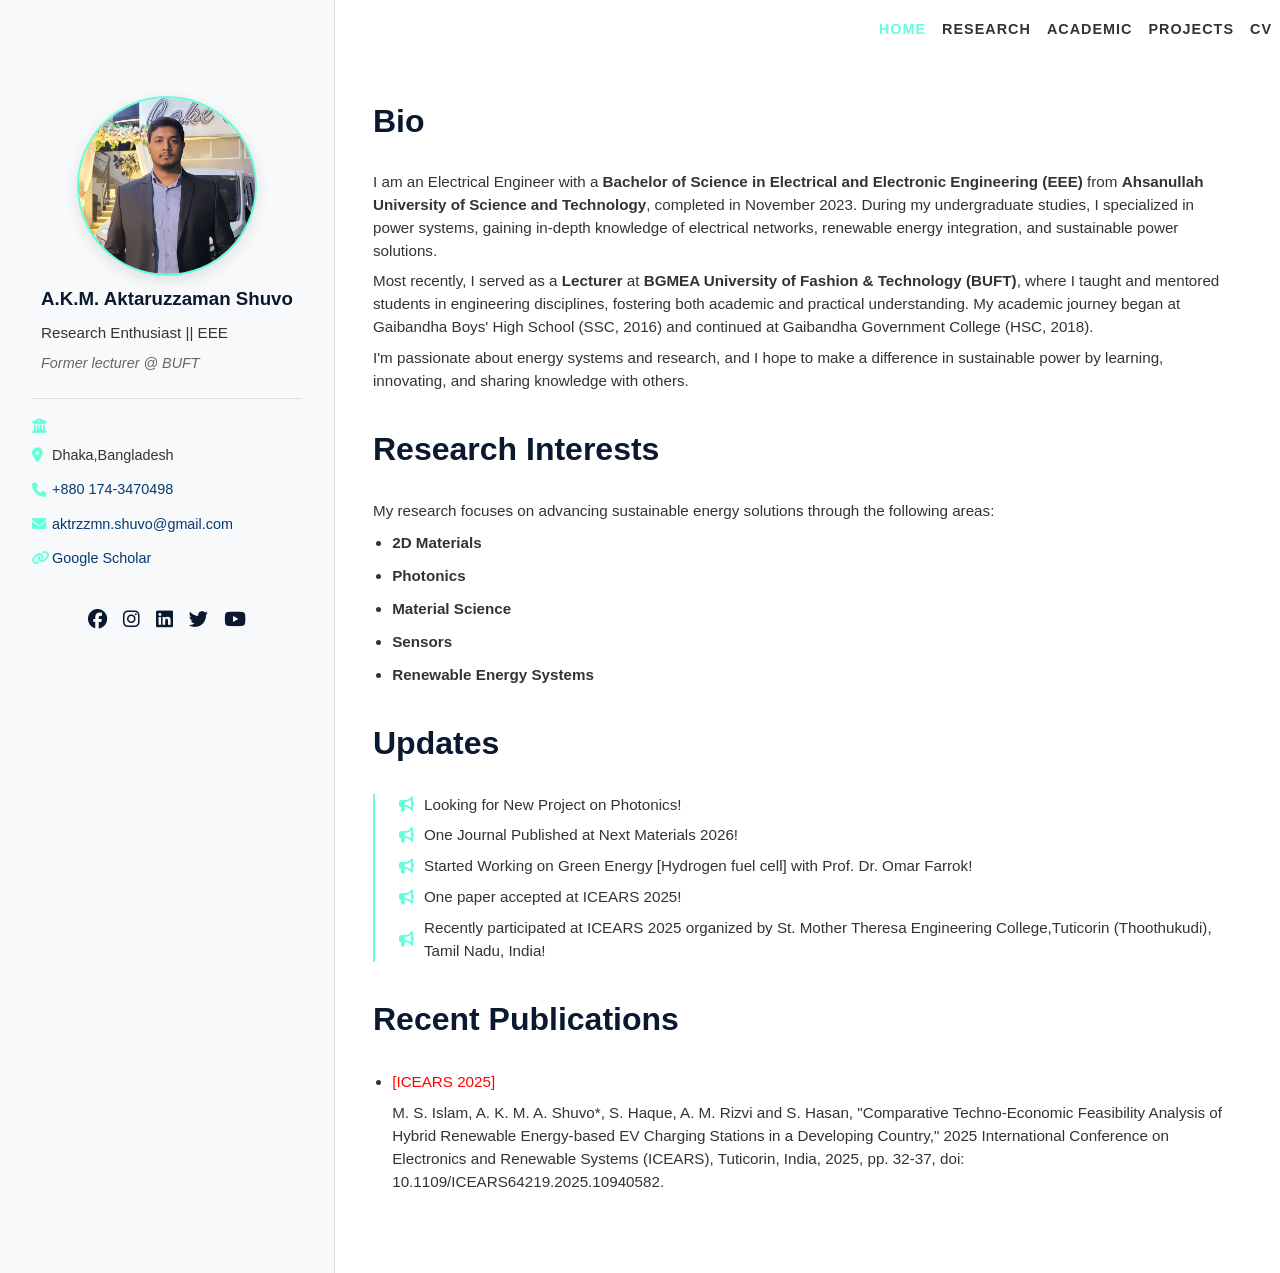
==== index.html @ 4bfe9b7a "Update index.html" ====
<!DOCTYPE html>
<html lang="en">
<head>
    <meta charset="UTF-8">
    <meta name="viewport" content="width=device-width, initial-scale=1.0, maximum-scale=1.0, user-scalable=no">
    <title>Aktaruzzaman Shuvo</title>
    <link rel="stylesheet" href="https://cdnjs.cloudflare.com/ajax/libs/font-awesome/6.4.0/css/all.min.css">
    <style>
       /* ===== Global Reset ===== */
        * {
            margin: 0;
            padding: 0;
           box-sizing: border-box;
        }
 /* ===== Global Styles ===== */
        :root {
            --primary:#0a192f;
            --secondary: #64ffda;
            --light: #f8f9fa;
            --dark: #333;
            --gray: #666;
        }
        
        body {
            font-family: 'Open Sans', sans-serif;
            background-color: white;
            color: var(--dark);
            margin: 0;
            padding: 0;
            line-height: 1.6;
        }
        
        /* ===== Navigation ===== */
        nav {
            background-color: white;
            padding: 0.5rem 0.5rem;
            box-shadow: 0 2px 10px rgba(0, 0, 0, 0);
            position: fixed;
            width: 100%;
            top: 0;
            z-index: 100;
            display: flex;
            justify-content: flex-end;
        }
        
        nav ul {
            list-style: none;
            display: flex;
            gap: 1rem;
            margin: 0;
            padding: 0;
        }
        
        nav a {
            text-decoration: none;
            color: var(--dark);
            font-weight: 600;
            transition: color 0.3s;
            font-size: 0.9rem;
            text-transform: uppercase;
            letter-spacing: 1px;
        }
        
        nav a:hover, nav a.active {
            color: var(--secondary);
        }
        
        /* ===== Sidebar ===== */
        .sidebar {
            position: fixed;
            left: 0;
            top: 0;
            width: 335px;
            height: 150vh;
            overflow-y: auto; /* Enable scrolling if sidebar content is long */
            z-index: 100;
            background-color: var(--light);
            padding: 6rem 2rem 2rem;
            display: flex;
            flex-direction: column;
            align-items: center;
            border-right: 1px solid rgba(0, 0, 0, 0.1);
        }
        
        .profile-container {
            display: flex;
            flex-direction: column;
            align-items: center;
            width: 100%;
        }
        
        .profile-img-container {
            width: 180px;
            height: 180px;
            border-radius: 50%;
            overflow: hidden;
            border: 2px solid var(--secondary);
            margin-bottom: 0.5rem;
            box-shadow: 0 5px 15px rgba(0, 0, 0, 0.1);
        }
        
        .profile-img {
            width: 100%;
            height: 100%;
            object-fit: cover;
        }
        
      .profile-info {
             margin-bottom: 0.5rem; /* Reduced from 1.5rem */
                    }  


             .profile-info + .divider-line {
              margin-top: 0.5rem; /* Adjust this value */
            }
        
        .profile-info h1 {
            font-size: 1rem;
            margin: 0.5rem 0;
            color: var(--primary);
        }
        
        .profile-info .title {
            color: var(--gray);
            font-style: italic;
            margin-bottom: 0.5rem;
            font-size: 0.9rem;
        }
        
        .follow-btn {
            background-color: var(--secondary);
            color: var(--primary);
            border: none;
            padding: 0.5rem 1.5rem;
            border-radius: 20px;
            cursor: pointer;
            font-weight: bold;
            margin: 1rem 0;
            transition: all 0.3s;
            font-size: 0.8rem;
            letter-spacing: 1px;
        }
        
        .follow-btn:hover {
            background-color: var(--primary);
            color: var(--secondary);
            transform: translateY(-2px);
        }
        
        .contact-info {
            width: 100%;
            margin-top: 0.5rem;
            padding-top: 0.5rem;
            border-top: 1px solid rgba(0, 0, 0, 0.1);
        }
        
        .contact-item {
            display: flex;
            align-items: center;
            margin: 0.7rem 0;
            font-size: 0.9rem;
        }
        
        .contact-item i {
            margin-right: 10px;
            color: var(--secondary);
            width: 10px;
            text-align: center;
        }
        
        .contact-item a {
            color: #063970;
            text-decoration: none;
            transition: all 0.3s;
        }
        
        .contact-item a:hover {
            text-decoration: underline;
        }
        
        .social-links {
            display: flex;
            gap: 1rem;
            margin-top: 1.5rem;
        }
        
        .social-links a {
            color: var(--primary);
            font-size: 1.2rem;
            transition: all 0.3s;
        }
        
        .social-links a:hover {
            color: var(--secondary);
            transform: translateY(-3px);
        }
        
        /* ===== Main Content ===== */
        .main-content {
            margin-left: 325px;
            padding: 6rem 3rem 3rem;
            max-width: 2000px;
        }
        
        section {
            margin-bottom: 2rem;
        }
        
        h1, h2, h3 {
            font-family: 'Roboto', sans-serif;
            color: var(--primary);
        }
        
        h1.section-title {
            font-size: 2rem;
            position: relative;
            padding-bottom: 0.5rem;
            margin-bottom: 1.0rem;
        }
        
        h1.section-title:after {
            content: '';
            position: absolute;
            bottom: 0;
            left: 0;
            width: 0px;
            height: 3px;
            background-color: var(--secondary);
        }
        
        h2 {
            font-size: 1.5rem;
            margin: 1.5rem 0 1rem;
        }
        
        p {
            margin: 0.5rem 0;
            font-size: 0.95rem;
            line-height: 1.5;
        }
        
        ul {
            padding-left: 1.2rem;
        }
        
        li {
            margin: 0.5rem 0;
        }

        .small-text {
              font-size: 0.7rem;
              display: inline-block;
              line-height: 1.5;
         }


        
        .news-item {
            margin: 1rem 0;
            padding-left: 1.5rem;
            border-left: 2px solid var(--secondary);
        }
        
        .news-item p {
            display: flex;
            align-items: center;
            margin: 0.5rem 0;
        }
        
        .news-item i {
            margin-right: 10px;
            color: var(--secondary);
        }
        
        /* ===== Responsive Design ===== */
        @media (max-width: 992px) {
            .sidebar {
                width: 250px;
                padding: 5rem 1.5rem 1.5rem;
            }
            
            .main-content {
                margin-left: 250px;
                padding: 5rem 2rem 2rem;
            }
        }
        
       @media (max-width: 768px) {
    /* Fix navigation spacing */
    nav {
        padding: 0.5rem 1rem;
    }
    
    nav ul {
        gap: 0.8rem;
    }
    
    /* Fix sidebar layout */
    .sidebar {
        position: relative;
        width: 100%;
        height: auto;
        padding: 5rem 1rem 1.5rem; /* Adjusted padding */
        border-right: none;
        border-bottom: 1px solid rgba(0, 0, 0, 0.1);
    }
    
    /* Fix profile image container */
    .profile-img-container {
        width: 150px;
        height: 150px;
        margin: 0 auto 1rem;
        top: 0; /* Remove the previous top positioning */
    }
    
    /* Fix main content spacing */
    .main-content {
        margin-left: 0;
        padding: 1.5rem;
    }
    
    /* Adjust profile info text */
    .profile-info h3 {
        font-size: 1.2rem;
        text-align: center;
    }
    
    .profile-info p {
        text-align: center;
    }
    
    /* Fix contact info spacing */
    .contact-info {
        margin-top: 1rem;
    }
    
    /* Adjust social links */
    .social-links {
        justify-content: center;
        margin: 1.5rem 0;
    }
}
        }
    </style>
</head>
<body>
    <!-- Navigation -->
    <nav>
        <ul>
            <li><a href="#" class="active">Home</a></li>
            <li><a href="research/">Research</a></li>
            <li><a href="academic/">Academic</a></li>
            <li><a href="projects/">Projects</a></li>
            <li><a href="assets/images/cv.pdf" download>CV</a></li>
        </ul>
    </nav>

    <!-- Sidebar -->
    <aside class="sidebar">
        <div class="profile-container">
            <div class="profile-img-container">
                <img src="assets/images/profile.jpg" alt="A.K.M. Aktaruzzaman Shuvo" class="profile-img">
            </div>
            <div class="profile-info">
                <h3>A.K.M. Aktaruzzaman Shuvo</h3>
                <p >Research Enthusiast  || EEE </p>
                <p class="title">Former lecturer @ BUFT</p>
            </div>
            <div class="contact-info">
              <div class="contact-item">
                    <i class="fas fa-university"></i>
<!-- <span class="small-text">Ahsanullah University of Science and Technology</span>-->
                </div>
                <div class="contact-item">
                    <i class="fas fa-map-marker-alt"></i>
                    <span>Dhaka,Bangladesh</span>
                </div>
                <div class="contact-item">
                    <i class="fas fa-phone"></i>
                    <a href="tel:+8801743470498">+880 174-3470498</a>
                </div>
                <div class="contact-item">
                    <i class="fas fa-envelope"></i>
                    <a href="mailto:aktrzzmn.shuvo@gmail.com">aktrzzmn.shuvo@gmail.com</a>
                </div>
                <div class="contact-item">
                    <i class="fas fa-link"></i>
                    <a href="put your google scholar link here" target="_blank">Google Scholar</a>
                </div>
                 
            </div>
            <div class="social-links">
                <a href="https://www.facebook.com/aktrzmn.shuvo/" target="_blank"><i class="fab fa-facebook"></i></a>
                <a href="https://www.instagram.com/aktrzzmn.shuvo/" target="_blank"><i class="fab fa-instagram"></i></a>
                <a href="https://www.linkedin.com/in/aktaruzzaman-shuvo/" target="_blank"><i class="fab fa-linkedin"></i></a>
                <a href="#link" target="_blank"><i class="fab fa-twitter"></i></a>
                <a href="#link" target="_blank"><i class="fab fa-youtube"></i></a>
            </div>
        </div>
    </aside>

    <!-- Main Content -->
    <main class="main-content">
        <!-- Bio Section -->
        <section id="bio">
            <h1 class="section-title">Bio</h1>
            <p>  I am an Electrical Engineer with a <strong>Bachelor of Science in Electrical and Electronic Engineering (EEE)</strong> from <strong>Ahsanullah University of Science and Technology</strong>, completed in November 2023. During my undergraduate studies, I specialized in power systems, gaining in-depth knowledge of electrical networks, renewable energy integration, and sustainable power solutions.</p>
            <p> Most recently, I served as a <strong>Lecturer</strong> at <strong>BGMEA University of Fashion & Technology (BUFT)</strong>, where I taught and mentored students in engineering disciplines, fostering both academic and practical understanding. My academic journey began at Gaibandha Boys' High School (SSC, 2016) and continued at Gaibandha Government College (HSC, 2018).</p> 
            <p>I'm passionate about energy systems and research, and I hope to make a difference in sustainable power by learning, innovating, and sharing knowledge with others.</p>
        </section>

        <!-- Research Interests -->
        <section id="research">
            <h1 class="section-title">Research Interests</h1>
            <p>My research focuses on advancing sustainable energy solutions through the following areas:</p>

    <ul>
        <li><strong><p>2D Materials</strong></p></li>
        <li><strong><p>Photonics</strong></p></li>
        <li><strong><p>Material Science</strong></p></li>
        <li><strong><p>Sensors</strong></p></li>
        <li><strong><p>Renewable Energy Systems</strong></p></li>
    </ul>

              </section>

        <!-- Updates -->
        <section id="news">
            <h1 class="section-title">Updates</h1>
            <div class="news-item">
                 <p><i class="fas fa-bullhorn"></i> Looking for New Project on Photonics!</p>
                <p><i class="fas fa-bullhorn"></i> One Journal Published at Next Materials 2026!</p>
                <p><i class="fas fa-bullhorn"></i> Started Working on Green Energy [Hydrogen fuel cell] with Prof. Dr. Omar Farrok!</p>
                <p><i class="fas fa-bullhorn"></i> One paper accepted at ICEARS 2025!</p>
                <p><i class="fas fa-bullhorn"></i> Recently participated at ICEARS 2025 organized by St. Mother Theresa Engineering College,Tuticorin (Thoothukudi), Tamil Nadu, India!</p>
               
            </div>
        </section>
<! Recent Publications >
        <section id="Publications ">
            <h1 class="section-title">Recent Publications</h1>
<div class="paper">
    <ul>
        <li>
            <p class="conference" style="color: red;">[ICEARS 2025]</p>
            <p>M. S. Islam, A. K. M. A. Shuvo*, S. Haque, A. M. Rizvi and S. Hasan, "Comparative Techno-Economic Feasibility Analysis of Hybrid Renewable Energy-based EV Charging Stations in a Developing Country," 2025 International Conference on Electronics and Renewable Systems (ICEARS), Tuticorin, India, 2025, pp. 32-37, doi: 10.1109/ICEARS64219.2025.10940582.</p>
        </li>
    </ul>
</div>
           
        </section>
    </main>

    <script>
        // Follow button interaction
        const followBtn = document.querySelector('.follow-btn');
        if (followBtn) {
            followBtn.addEventListener('click', () => {
                if (followBtn.textContent === 'Follow') {
                    followBtn.textContent = 'Following';
                    followBtn.style.backgroundColor = 'var(--primary)';
                    followBtn.style.color = 'var(--secondary)';
                } else {
                    followBtn.textContent = 'Follow';
                    followBtn.style.backgroundColor = 'var(--secondary)';
                    followBtn.style.color = 'var(--primary)';
                }
            });
        }
        
        // Smooth scrolling for navigation
        document.querySelectorAll('a[href^="#"]').forEach(anchor => {
            anchor.addEventListener('click', function(e) {
                e.preventDefault();
                document.querySelector(this.getAttribute('href')).scrollIntoView({
                    behavior: 'smooth'
                });
            });
        });
    </script>
</body>
</html>
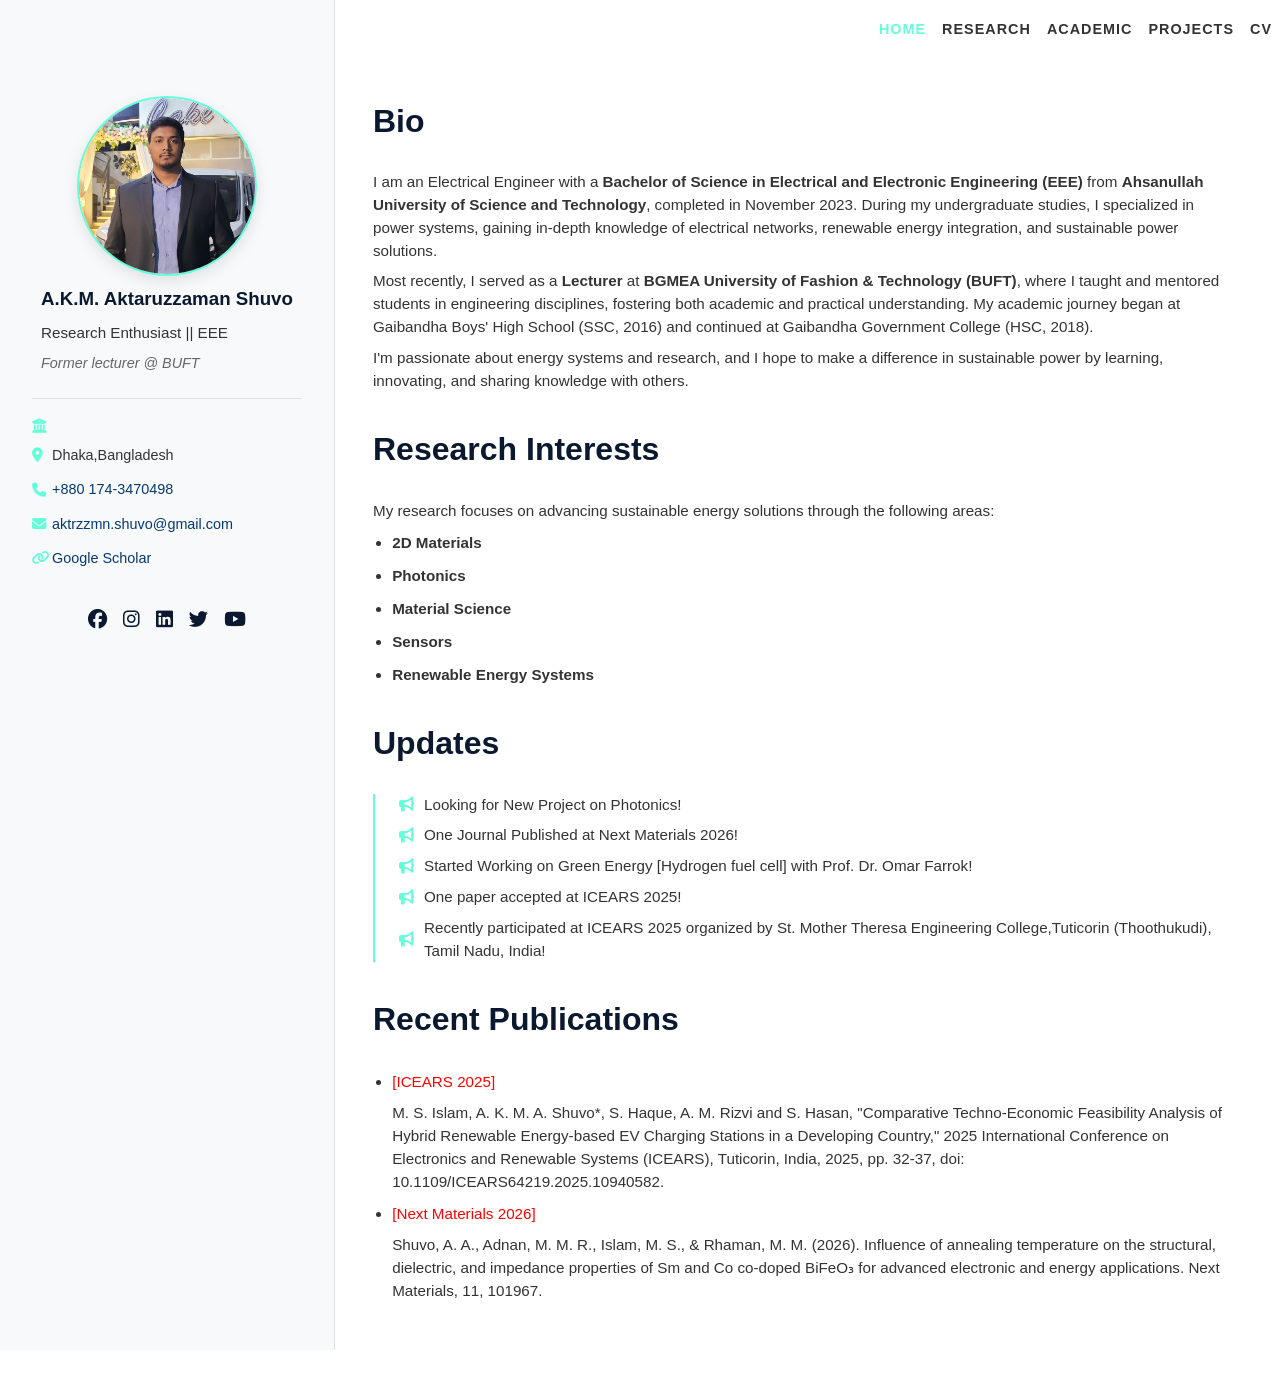
==== commit cf49fced: "Update index.html" ====
--- a/index.html
+++ b/index.html
@@ -445,6 +445,10 @@
             <p class="conference" style="color: red;">[ICEARS 2025]</p>
             <p>M. S. Islam, A. K. M. A. Shuvo*, S. Haque, A. M. Rizvi and S. Hasan, "Comparative Techno-Economic Feasibility Analysis of Hybrid Renewable Energy-based EV Charging Stations in a Developing Country," 2025 International Conference on Electronics and Renewable Systems (ICEARS), Tuticorin, India, 2025, pp. 32-37, doi: 10.1109/ICEARS64219.2025.10940582.</p>
         </li>
+        <li>
+            <p class="conference" style="color: red;">[Next Materials 2026]</p>
+            <p>Shuvo, A. A., Adnan, M. M. R., Islam, M. S., & Rhaman, M. M. (2026). Influence of annealing temperature on the structural, dielectric, and impedance properties of Sm and Co co-doped BiFeO₃ for advanced electronic and energy applications. Next Materials, 11, 101967.</p>
+        </li>
     </ul>
 </div>
            
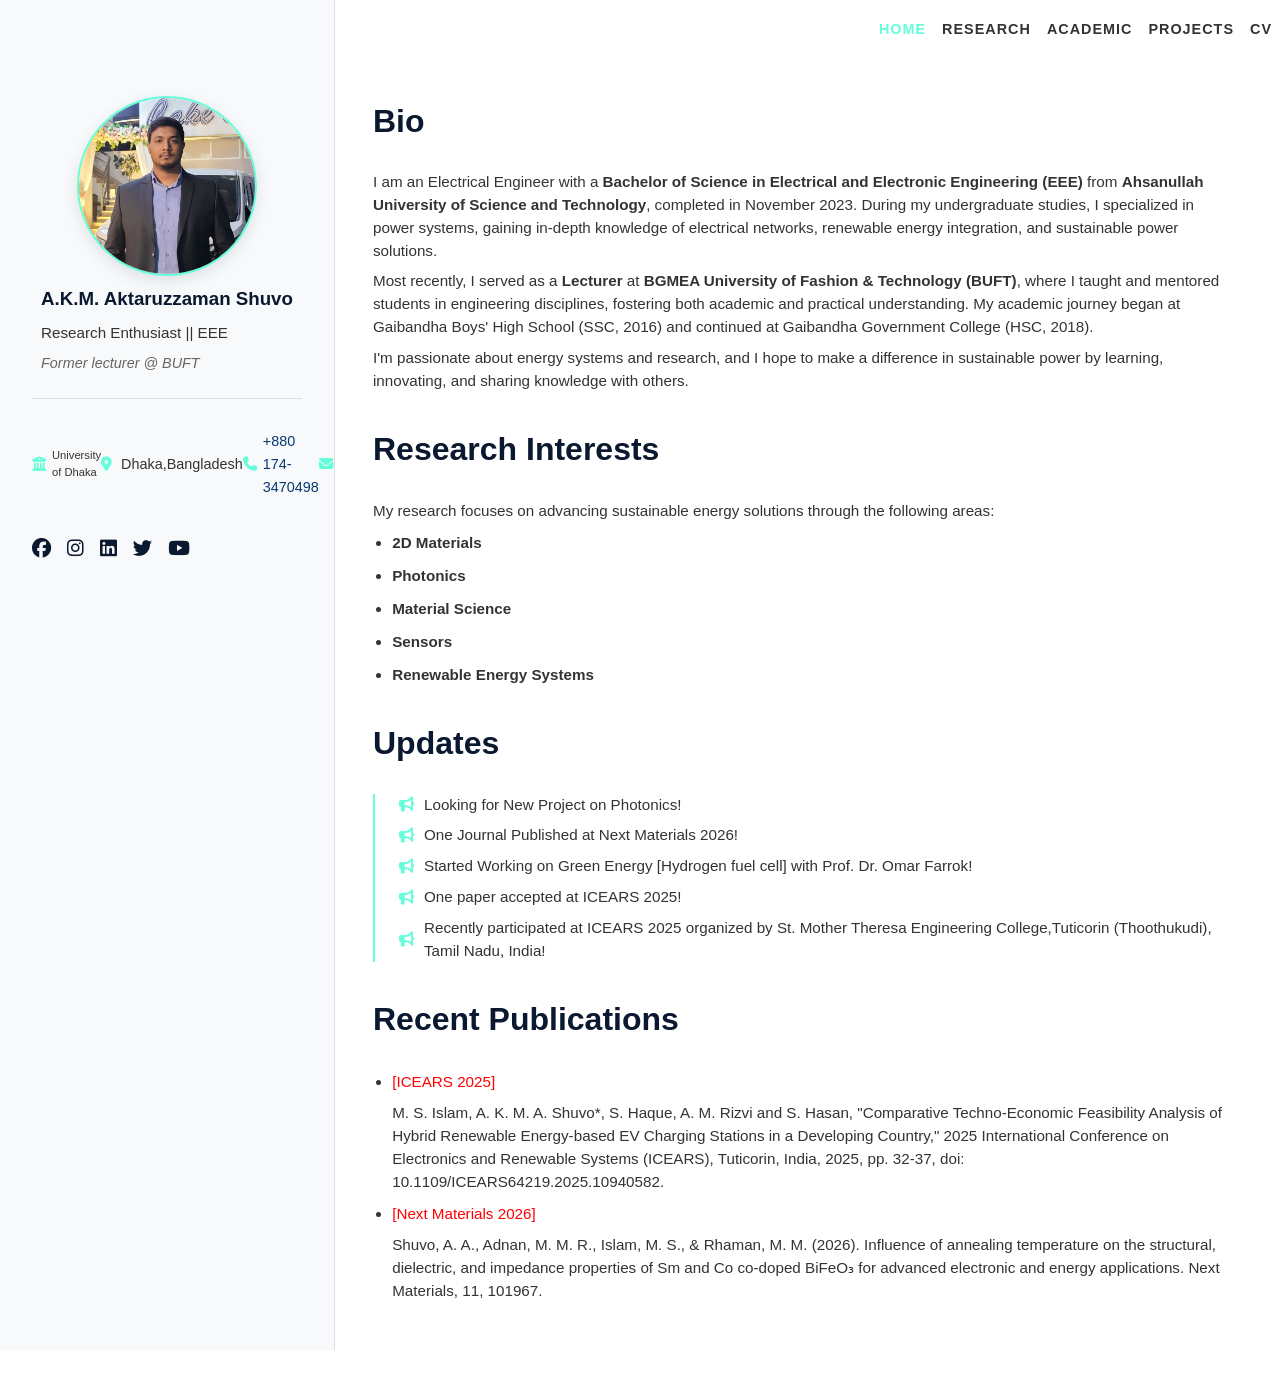
==== commit 7cf33898: "Update index.html" ====
--- a/index.html
+++ b/index.html
@@ -369,8 +369,7 @@
             <div class="contact-info">
               <div class="contact-item">
                     <i class="fas fa-university"></i>
-<!-- <span class="small-text">Ahsanullah University of Science and Technology</span>-->
-                </div>
+<span class="small-text">University of Dhaka</span>
                 <div class="contact-item">
                     <i class="fas fa-map-marker-alt"></i>
                     <span>Dhaka,Bangladesh</span>
@@ -385,7 +384,7 @@
                 </div>
                 <div class="contact-item">
                     <i class="fas fa-link"></i>
-                    <a href="put your google scholar link here" target="_blank">Google Scholar</a>
+                    <a href="https://scholar.google.com/citations?user=sFiY980AAAAJ&hl=en" target="_blank">Google Scholar</a>
                 </div>
                  
             </div>
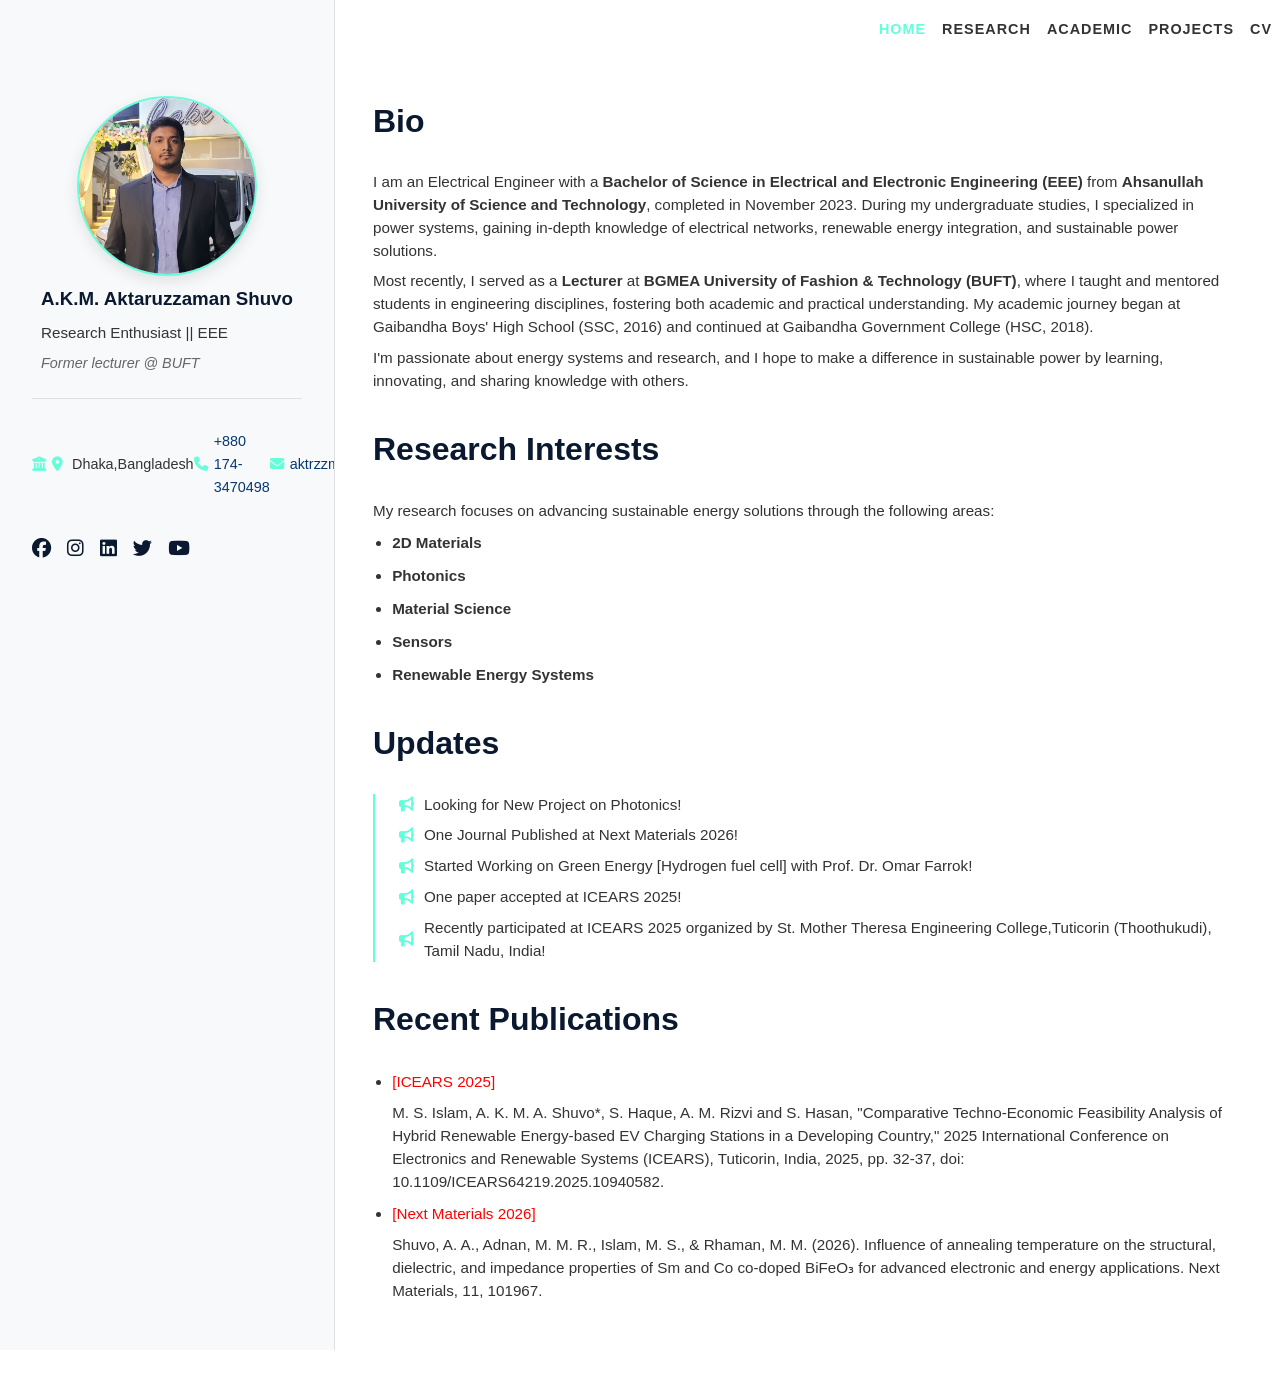
==== commit f4ba2f55: "Update index.html" ====
--- a/index.html
+++ b/index.html
@@ -369,7 +369,7 @@
             <div class="contact-info">
               <div class="contact-item">
                     <i class="fas fa-university"></i>
-<span class="small-text">University of Dhaka</span>
+<!--<span class="small-text">University of Dhaka</span>-->
                 <div class="contact-item">
                     <i class="fas fa-map-marker-alt"></i>
                     <span>Dhaka,Bangladesh</span>
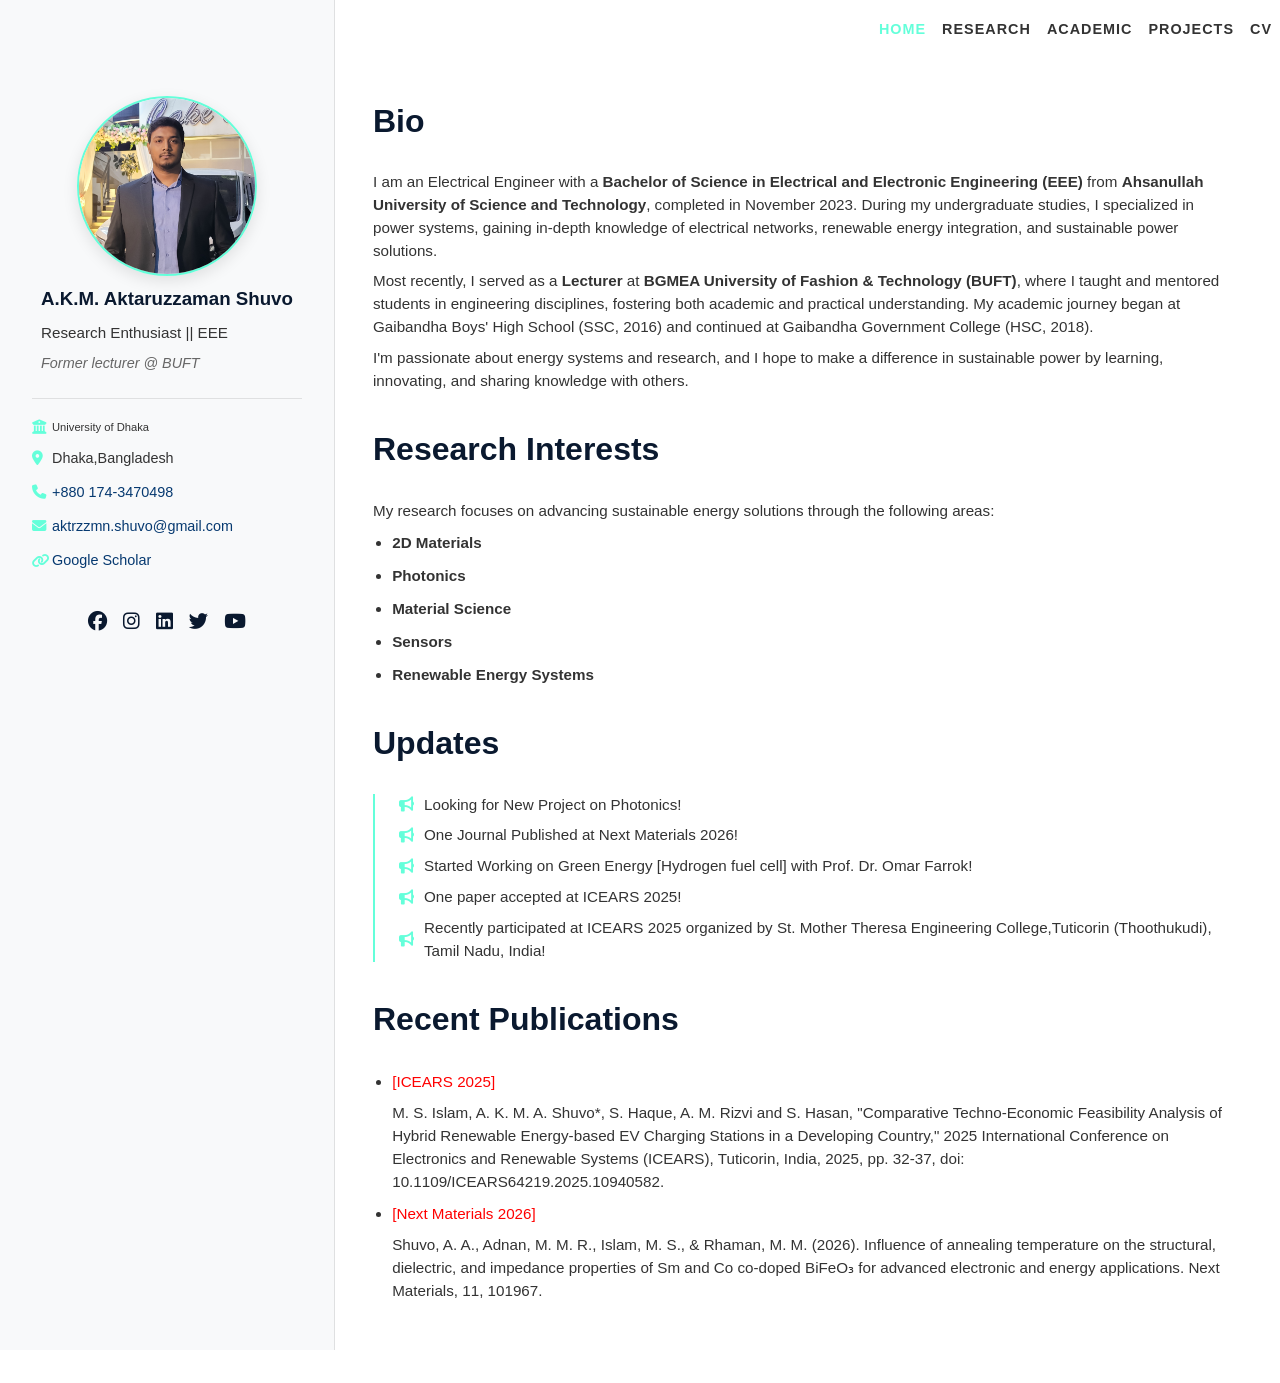
==== commit b8851822: "Update index.html" ====
--- a/index.html
+++ b/index.html
@@ -369,7 +369,8 @@
             <div class="contact-info">
               <div class="contact-item">
                     <i class="fas fa-university"></i>
-<!--<span class="small-text">University of Dhaka</span>-->
+<span class="small-text">University of Dhaka</span>
+                  </div>
                 <div class="contact-item">
                     <i class="fas fa-map-marker-alt"></i>
                     <span>Dhaka,Bangladesh</span>
@@ -384,7 +385,7 @@
                 </div>
                 <div class="contact-item">
                     <i class="fas fa-link"></i>
-                    <a href="https://scholar.google.com/citations?user=sFiY980AAAAJ&hl=en" target="_blank">Google Scholar</a>
+                    <a href="bcc" target="_blank">Google Scholar</a>
                 </div>
                  
             </div>
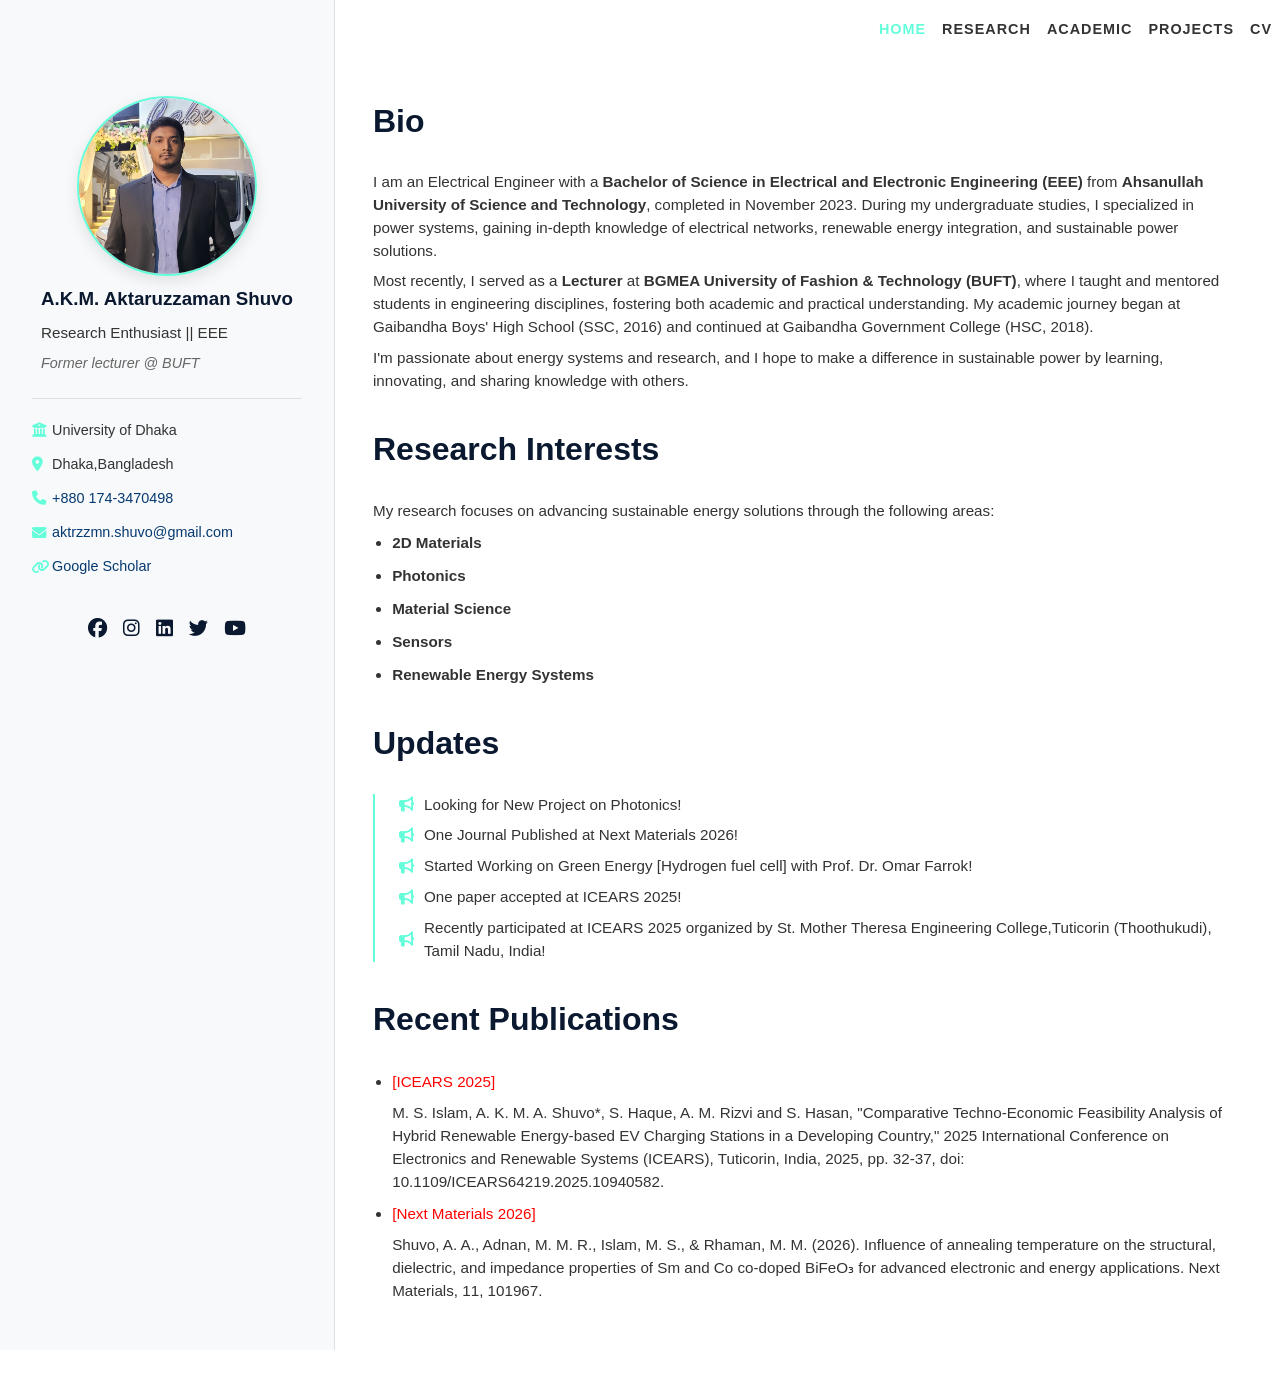
==== commit 38654e9d: "Update index.html" ====
--- a/index.html
+++ b/index.html
@@ -369,7 +369,7 @@
             <div class="contact-info">
               <div class="contact-item">
                     <i class="fas fa-university"></i>
-<span class="small-text">University of Dhaka</span>
+<span >University of Dhaka</span>
                   </div>
                 <div class="contact-item">
                     <i class="fas fa-map-marker-alt"></i>
@@ -385,7 +385,7 @@
                 </div>
                 <div class="contact-item">
                     <i class="fas fa-link"></i>
-                    <a href="bcc" target="_blank">Google Scholar</a>
+                    <a href="https://scholar.google.com/citations?user=sFiY980AAAAJ&hl=en" target="_blank">Google Scholar</a>
                 </div>
                  
             </div>
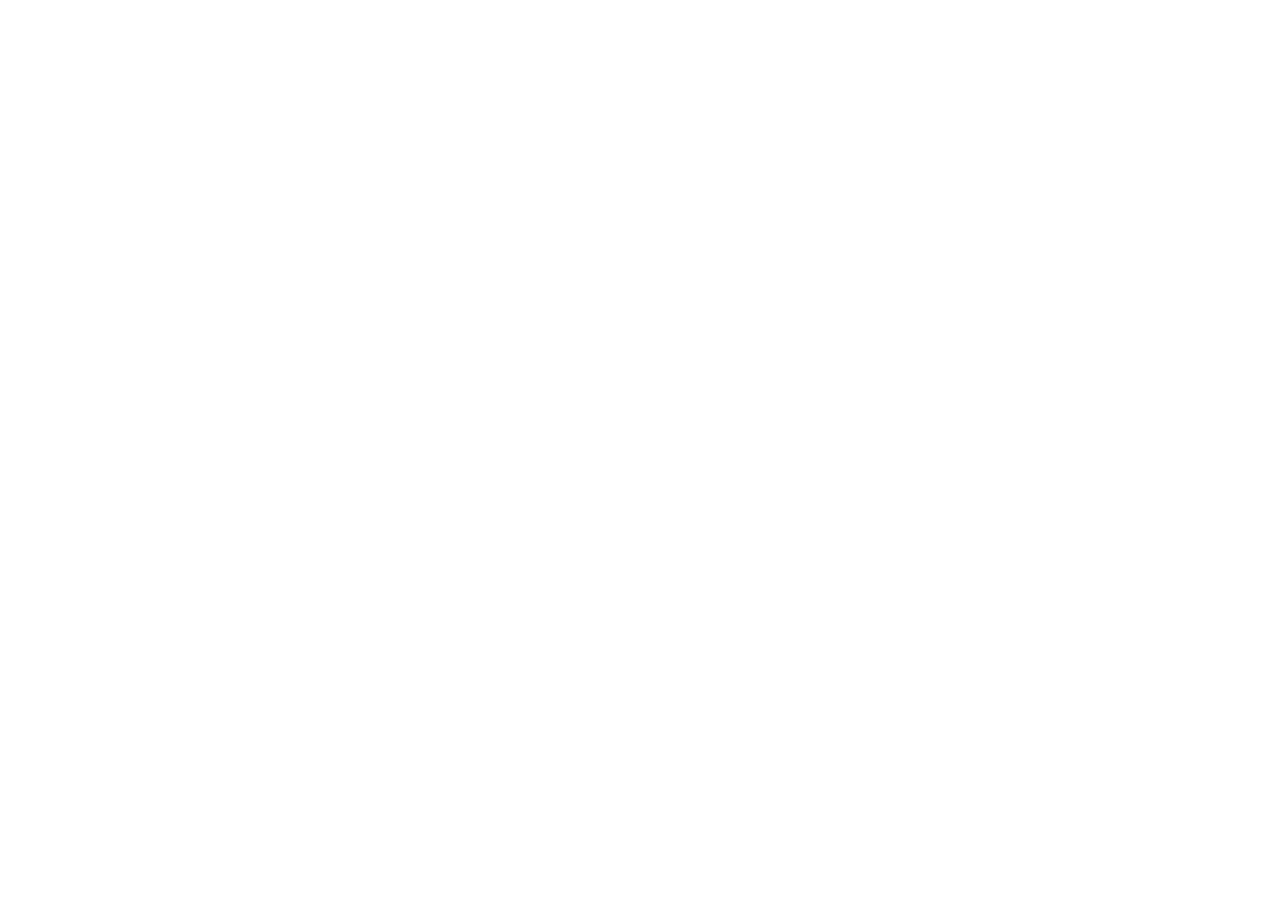
==== commit a7ea8ab5: "Update index.html" ====
--- a/index.html
+++ b/index.html
@@ -1,486 +1,72 @@
 <!DOCTYPE html>
 <html lang="en">
 <head>
-    <meta charset="UTF-8">
-    <meta name="viewport" content="width=device-width, initial-scale=1.0, maximum-scale=1.0, user-scalable=no">
-    <title>Aktaruzzaman Shuvo</title>
-    <link rel="stylesheet" href="https://cdnjs.cloudflare.com/ajax/libs/font-awesome/6.4.0/css/all.min.css">
-    <style>
-       /* ===== Global Reset ===== */
-        * {
-            margin: 0;
-            padding: 0;
-           box-sizing: border-box;
-        }
- /* ===== Global Styles ===== */
-        :root {
-            --primary:#0a192f;
-            --secondary: #64ffda;
-            --light: #f8f9fa;
-            --dark: #333;
-            --gray: #666;
-        }
-        
-        body {
-            font-family: 'Open Sans', sans-serif;
-            background-color: white;
-            color: var(--dark);
-            margin: 0;
-            padding: 0;
-            line-height: 1.6;
-        }
-        
-        /* ===== Navigation ===== */
-        nav {
-            background-color: white;
-            padding: 0.5rem 0.5rem;
-            box-shadow: 0 2px 10px rgba(0, 0, 0, 0);
-            position: fixed;
-            width: 100%;
-            top: 0;
-            z-index: 100;
-            display: flex;
-            justify-content: flex-end;
-        }
-        
-        nav ul {
-            list-style: none;
-            display: flex;
-            gap: 1rem;
-            margin: 0;
-            padding: 0;
-        }
-        
-        nav a {
-            text-decoration: none;
-            color: var(--dark);
-            font-weight: 600;
-            transition: color 0.3s;
-            font-size: 0.9rem;
-            text-transform: uppercase;
-            letter-spacing: 1px;
-        }
-        
-        nav a:hover, nav a.active {
-            color: var(--secondary);
-        }
-        
-        /* ===== Sidebar ===== */
-        .sidebar {
-            position: fixed;
-            left: 0;
-            top: 0;
-            width: 335px;
-            height: 150vh;
-            overflow-y: auto; /* Enable scrolling if sidebar content is long */
-            z-index: 100;
-            background-color: var(--light);
-            padding: 6rem 2rem 2rem;
-            display: flex;
-            flex-direction: column;
-            align-items: center;
-            border-right: 1px solid rgba(0, 0, 0, 0.1);
-        }
-        
-        .profile-container {
-            display: flex;
-            flex-direction: column;
-            align-items: center;
-            width: 100%;
-        }
-        
-        .profile-img-container {
-            width: 180px;
-            height: 180px;
-            border-radius: 50%;
-            overflow: hidden;
-            border: 2px solid var(--secondary);
-            margin-bottom: 0.5rem;
-            box-shadow: 0 5px 15px rgba(0, 0, 0, 0.1);
-        }
-        
-        .profile-img {
-            width: 100%;
-            height: 100%;
-            object-fit: cover;
-        }
-        
-      .profile-info {
-             margin-bottom: 0.5rem; /* Reduced from 1.5rem */
-                    }  
-
-
-             .profile-info + .divider-line {
-              margin-top: 0.5rem; /* Adjust this value */
-            }
-        
-        .profile-info h1 {
-            font-size: 1rem;
-            margin: 0.5rem 0;
-            color: var(--primary);
-        }
-        
-        .profile-info .title {
-            color: var(--gray);
-            font-style: italic;
-            margin-bottom: 0.5rem;
-            font-size: 0.9rem;
-        }
-        
-        .follow-btn {
-            background-color: var(--secondary);
-            color: var(--primary);
-            border: none;
-            padding: 0.5rem 1.5rem;
-            border-radius: 20px;
-            cursor: pointer;
-            font-weight: bold;
-            margin: 1rem 0;
-            transition: all 0.3s;
-            font-size: 0.8rem;
-            letter-spacing: 1px;
-        }
-        
-        .follow-btn:hover {
-            background-color: var(--primary);
-            color: var(--secondary);
-            transform: translateY(-2px);
-        }
-        
-        .contact-info {
-            width: 100%;
-            margin-top: 0.5rem;
-            padding-top: 0.5rem;
-            border-top: 1px solid rgba(0, 0, 0, 0.1);
-        }
-        
-        .contact-item {
-            display: flex;
-            align-items: center;
-            margin: 0.7rem 0;
-            font-size: 0.9rem;
-        }
-        
-        .contact-item i {
-            margin-right: 10px;
-            color: var(--secondary);
-            width: 10px;
-            text-align: center;
-        }
-        
-        .contact-item a {
-            color: #063970;
-            text-decoration: none;
-            transition: all 0.3s;
-        }
-        
-        .contact-item a:hover {
-            text-decoration: underline;
-        }
-        
-        .social-links {
-            display: flex;
-            gap: 1rem;
-            margin-top: 1.5rem;
-        }
-        
-        .social-links a {
-            color: var(--primary);
-            font-size: 1.2rem;
-            transition: all 0.3s;
-        }
-        
-        .social-links a:hover {
-            color: var(--secondary);
-            transform: translateY(-3px);
-        }
-        
-        /* ===== Main Content ===== */
-        .main-content {
-            margin-left: 325px;
-            padding: 6rem 3rem 3rem;
-            max-width: 2000px;
-        }
-        
-        section {
-            margin-bottom: 2rem;
-        }
-        
-        h1, h2, h3 {
-            font-family: 'Roboto', sans-serif;
-            color: var(--primary);
-        }
-        
-        h1.section-title {
-            font-size: 2rem;
-            position: relative;
-            padding-bottom: 0.5rem;
-            margin-bottom: 1.0rem;
-        }
-        
-        h1.section-title:after {
-            content: '';
-            position: absolute;
-            bottom: 0;
-            left: 0;
-            width: 0px;
-            height: 3px;
-            background-color: var(--secondary);
-        }
-        
-        h2 {
-            font-size: 1.5rem;
-            margin: 1.5rem 0 1rem;
-        }
-        
-        p {
-            margin: 0.5rem 0;
-            font-size: 0.95rem;
-            line-height: 1.5;
-        }
-        
-        ul {
-            padding-left: 1.2rem;
-        }
-        
-        li {
-            margin: 0.5rem 0;
-        }
-
-        .small-text {
-              font-size: 0.7rem;
-              display: inline-block;
-              line-height: 1.5;
-         }
-
-
-        
-        .news-item {
-            margin: 1rem 0;
-            padding-left: 1.5rem;
-            border-left: 2px solid var(--secondary);
-        }
-        
-        .news-item p {
-            display: flex;
-            align-items: center;
-            margin: 0.5rem 0;
-        }
-        
-        .news-item i {
-            margin-right: 10px;
-            color: var(--secondary);
-        }
-        
-        /* ===== Responsive Design ===== */
-        @media (max-width: 992px) {
-            .sidebar {
-                width: 250px;
-                padding: 5rem 1.5rem 1.5rem;
-            }
-            
-            .main-content {
-                margin-left: 250px;
-                padding: 5rem 2rem 2rem;
-            }
-        }
-        
-       @media (max-width: 768px) {
-    /* Fix navigation spacing */
-    nav {
-        padding: 0.5rem 1rem;
-    }
-    
-    nav ul {
-        gap: 0.8rem;
-    }
-    
-    /* Fix sidebar layout */
-    .sidebar {
-        position: relative;
-        width: 100%;
-        height: auto;
-        padding: 5rem 1rem 1.5rem; /* Adjusted padding */
-        border-right: none;
-        border-bottom: 1px solid rgba(0, 0, 0, 0.1);
-    }
-    
-    /* Fix profile image container */
-    .profile-img-container {
-        width: 150px;
-        height: 150px;
-        margin: 0 auto 1rem;
-        top: 0; /* Remove the previous top positioning */
-    }
-    
-    /* Fix main content spacing */
-    .main-content {
-        margin-left: 0;
-        padding: 1.5rem;
-    }
-    
-    /* Adjust profile info text */
-    .profile-info h3 {
-        font-size: 1.2rem;
-        text-align: center;
-    }
-    
-    .profile-info p {
-        text-align: center;
-    }
-    
-    /* Fix contact info spacing */
-    .contact-info {
-        margin-top: 1rem;
-    }
-    
-    /* Adjust social links */
-    .social-links {
-        justify-content: center;
-        margin: 1.5rem 0;
-    }
-}
-        }
-    </style>
+  <meta charset="UTF-8">
+  <meta name="viewport" content="width=device-width, initial-scale=1.0">
+  <title>Aktaruzzaman Shuvo — EEE Researcher</title>
+  <link rel="stylesheet" href="https://cdnjs.cloudflare.com/ajax/libs/font-awesome/6.5.0/css/all.min.css">
+  <link rel="stylesheet" href="assets/style.css">
 </head>
 <body>
-    <!-- Navigation -->
-    <nav>
-        <ul>
-            <li><a href="#" class="active">Home</a></li>
-            <li><a href="research/">Research</a></li>
-            <li><a href="academic/">Academic</a></li>
-            <li><a href="projects/">Projects</a></li>
-            <li><a href="assets/images/cv.pdf" download>CV</a></li>
-        </ul>
-    </nav>
 
-    <!-- Sidebar -->
-    <aside class="sidebar">
-        <div class="profile-container">
-            <div class="profile-img-container">
-                <img src="assets/images/profile.jpg" alt="A.K.M. Aktaruzzaman Shuvo" class="profile-img">
-            </div>
-            <div class="profile-info">
-                <h3>A.K.M. Aktaruzzaman Shuvo</h3>
-                <p >Research Enthusiast  || EEE </p>
-                <p class="title">Former lecturer @ BUFT</p>
-            </div>
-            <div class="contact-info">
-              <div class="contact-item">
-                    <i class="fas fa-university"></i>
-<span >University of Dhaka</span>
-                  </div>
-                <div class="contact-item">
-                    <i class="fas fa-map-marker-alt"></i>
-                    <span>Dhaka,Bangladesh</span>
-                </div>
-                <div class="contact-item">
-                    <i class="fas fa-phone"></i>
-                    <a href="tel:+8801743470498">+880 174-3470498</a>
-                </div>
-                <div class="contact-item">
-                    <i class="fas fa-envelope"></i>
-                    <a href="mailto:aktrzzmn.shuvo@gmail.com">aktrzzmn.shuvo@gmail.com</a>
-                </div>
-                <div class="contact-item">
-                    <i class="fas fa-link"></i>
-                    <a href="https://scholar.google.com/citations?user=sFiY980AAAAJ&hl=en" target="_blank">Google Scholar</a>
-                </div>
-                 
-            </div>
-            <div class="social-links">
-                <a href="https://www.facebook.com/aktrzmn.shuvo/" target="_blank"><i class="fab fa-facebook"></i></a>
-                <a href="https://www.instagram.com/aktrzzmn.shuvo/" target="_blank"><i class="fab fa-instagram"></i></a>
-                <a href="https://www.linkedin.com/in/aktaruzzaman-shuvo/" target="_blank"><i class="fab fa-linkedin"></i></a>
-                <a href="#link" target="_blank"><i class="fab fa-twitter"></i></a>
-                <a href="#link" target="_blank"><i class="fab fa-youtube"></i></a>
-            </div>
+  <nav></nav>
+  <aside class="sidebar"></aside>
+
+  <main class="main-content" id="main-content">
+    <!-- Content injected by JS -->
+  </main>
+
+  <script src="assets/data.js"></script>
+  <script src="assets/site.js"></script>
+  <script>
+    buildPage({ page: 'home', navActive: 'home', assetPrefix: '' });
+
+    /* ---- Render home content ---- */
+    const d = SITE_DATA.home;
+    const p = SITE_DATA.profile;
+
+    document.getElementById('main-content').innerHTML = `
+
+      <!-- Bio -->
+      <section id="bio">
+        <h1 class="section-title">Bio</h1>
+        ${d.bio.map(t => `<p>${t}</p>`).join('')}
+      </section>
+
+      <!-- Research Interests -->
+      <section id="interests">
+        <h1 class="section-title">Research Interests</h1>
+        <p>My research focuses on advancing sustainable energy solutions through the following areas:</p>
+        <div class="interest-grid">
+          ${d.interests.map(i => `<span class="interest-tag"><i class="fas fa-atom" style="margin-right:5px;font-size:0.75rem;color:var(--teal-dim)"></i>${i}</span>`).join('')}
         </div>
-    </aside>
+      </section>
 
-    <!-- Main Content -->
-    <main class="main-content">
-        <!-- Bio Section -->
-        <section id="bio">
-            <h1 class="section-title">Bio</h1>
-            <p>  I am an Electrical Engineer with a <strong>Bachelor of Science in Electrical and Electronic Engineering (EEE)</strong> from <strong>Ahsanullah University of Science and Technology</strong>, completed in November 2023. During my undergraduate studies, I specialized in power systems, gaining in-depth knowledge of electrical networks, renewable energy integration, and sustainable power solutions.</p>
-            <p> Most recently, I served as a <strong>Lecturer</strong> at <strong>BGMEA University of Fashion & Technology (BUFT)</strong>, where I taught and mentored students in engineering disciplines, fostering both academic and practical understanding. My academic journey began at Gaibandha Boys' High School (SSC, 2016) and continued at Gaibandha Government College (HSC, 2018).</p> 
-            <p>I'm passionate about energy systems and research, and I hope to make a difference in sustainable power by learning, innovating, and sharing knowledge with others.</p>
-        </section>
+      <!-- Updates -->
+      <section id="updates">
+        <h1 class="section-title">Updates</h1>
+        <div class="news-feed">
+          ${d.updates.map(u => `
+            <div class="news-item">
+              <i class="fas fa-bullhorn news-icon"></i>
+              <span class="news-text">${u}</span>
+            </div>`).join('')}
+        </div>
+      </section>
 
-        <!-- Research Interests -->
-        <section id="research">
-            <h1 class="section-title">Research Interests</h1>
-            <p>My research focuses on advancing sustainable energy solutions through the following areas:</p>
-
-    <ul>
-        <li><strong><p>2D Materials</strong></p></li>
-        <li><strong><p>Photonics</strong></p></li>
-        <li><strong><p>Material Science</strong></p></li>
-        <li><strong><p>Sensors</strong></p></li>
-        <li><strong><p>Renewable Energy Systems</strong></p></li>
-    </ul>
-
-              </section>
-
-        <!-- Updates -->
-        <section id="news">
-            <h1 class="section-title">Updates</h1>
-            <div class="news-item">
-                 <p><i class="fas fa-bullhorn"></i> Looking for New Project on Photonics!</p>
-                <p><i class="fas fa-bullhorn"></i> One Journal Published at Next Materials 2026!</p>
-                <p><i class="fas fa-bullhorn"></i> Started Working on Green Energy [Hydrogen fuel cell] with Prof. Dr. Omar Farrok!</p>
-                <p><i class="fas fa-bullhorn"></i> One paper accepted at ICEARS 2025!</p>
-                <p><i class="fas fa-bullhorn"></i> Recently participated at ICEARS 2025 organized by St. Mother Theresa Engineering College,Tuticorin (Thoothukudi), Tamil Nadu, India!</p>
-               
-            </div>
-        </section>
-<! Recent Publications >
-        <section id="Publications ">
-            <h1 class="section-title">Recent Publications</h1>
-<div class="paper">
-    <ul>
-        <li>
-            <p class="conference" style="color: red;">[ICEARS 2025]</p>
-            <p>M. S. Islam, A. K. M. A. Shuvo*, S. Haque, A. M. Rizvi and S. Hasan, "Comparative Techno-Economic Feasibility Analysis of Hybrid Renewable Energy-based EV Charging Stations in a Developing Country," 2025 International Conference on Electronics and Renewable Systems (ICEARS), Tuticorin, India, 2025, pp. 32-37, doi: 10.1109/ICEARS64219.2025.10940582.</p>
-        </li>
-        <li>
-            <p class="conference" style="color: red;">[Next Materials 2026]</p>
-            <p>Shuvo, A. A., Adnan, M. M. R., Islam, M. S., & Rhaman, M. M. (2026). Influence of annealing temperature on the structural, dielectric, and impedance properties of Sm and Co co-doped BiFeO₃ for advanced electronic and energy applications. Next Materials, 11, 101967.</p>
-        </li>
-    </ul>
-</div>
-           
-        </section>
-    </main>
-
-    <script>
-        // Follow button interaction
-        const followBtn = document.querySelector('.follow-btn');
-        if (followBtn) {
-            followBtn.addEventListener('click', () => {
-                if (followBtn.textContent === 'Follow') {
-                    followBtn.textContent = 'Following';
-                    followBtn.style.backgroundColor = 'var(--primary)';
-                    followBtn.style.color = 'var(--secondary)';
-                } else {
-                    followBtn.textContent = 'Follow';
-                    followBtn.style.backgroundColor = 'var(--secondary)';
-                    followBtn.style.color = 'var(--primary)';
-                }
-            });
-        }
-        
-        // Smooth scrolling for navigation
-        document.querySelectorAll('a[href^="#"]').forEach(anchor => {
-            anchor.addEventListener('click', function(e) {
-                e.preventDefault();
-                document.querySelector(this.getAttribute('href')).scrollIntoView({
-                    behavior: 'smooth'
-                });
-            });
-        });
-    </script>
+      <!-- Recent Publications -->
+      <section id="recent-pubs">
+        <h1 class="section-title">Recent Publications</h1>
+        <div class="pub-list">
+          ${[...d.recentPubs].reverse().map(pub => `
+            <div class="pub-card ${pub.type}">
+              <span class="pub-badge ${pub.type}"><i class="fas fa-${pub.type === 'journal' ? 'journal-whills' : 'users'}"></i> ${pub.badge}</span>
+              <p class="pub-title">${pub.title}</p>
+              <p class="pub-cite">${pub.cite}</p>
+            </div>`).join('')}
+        </div>
+      </section>
+    `;
+  </script>
 </body>
 </html>
